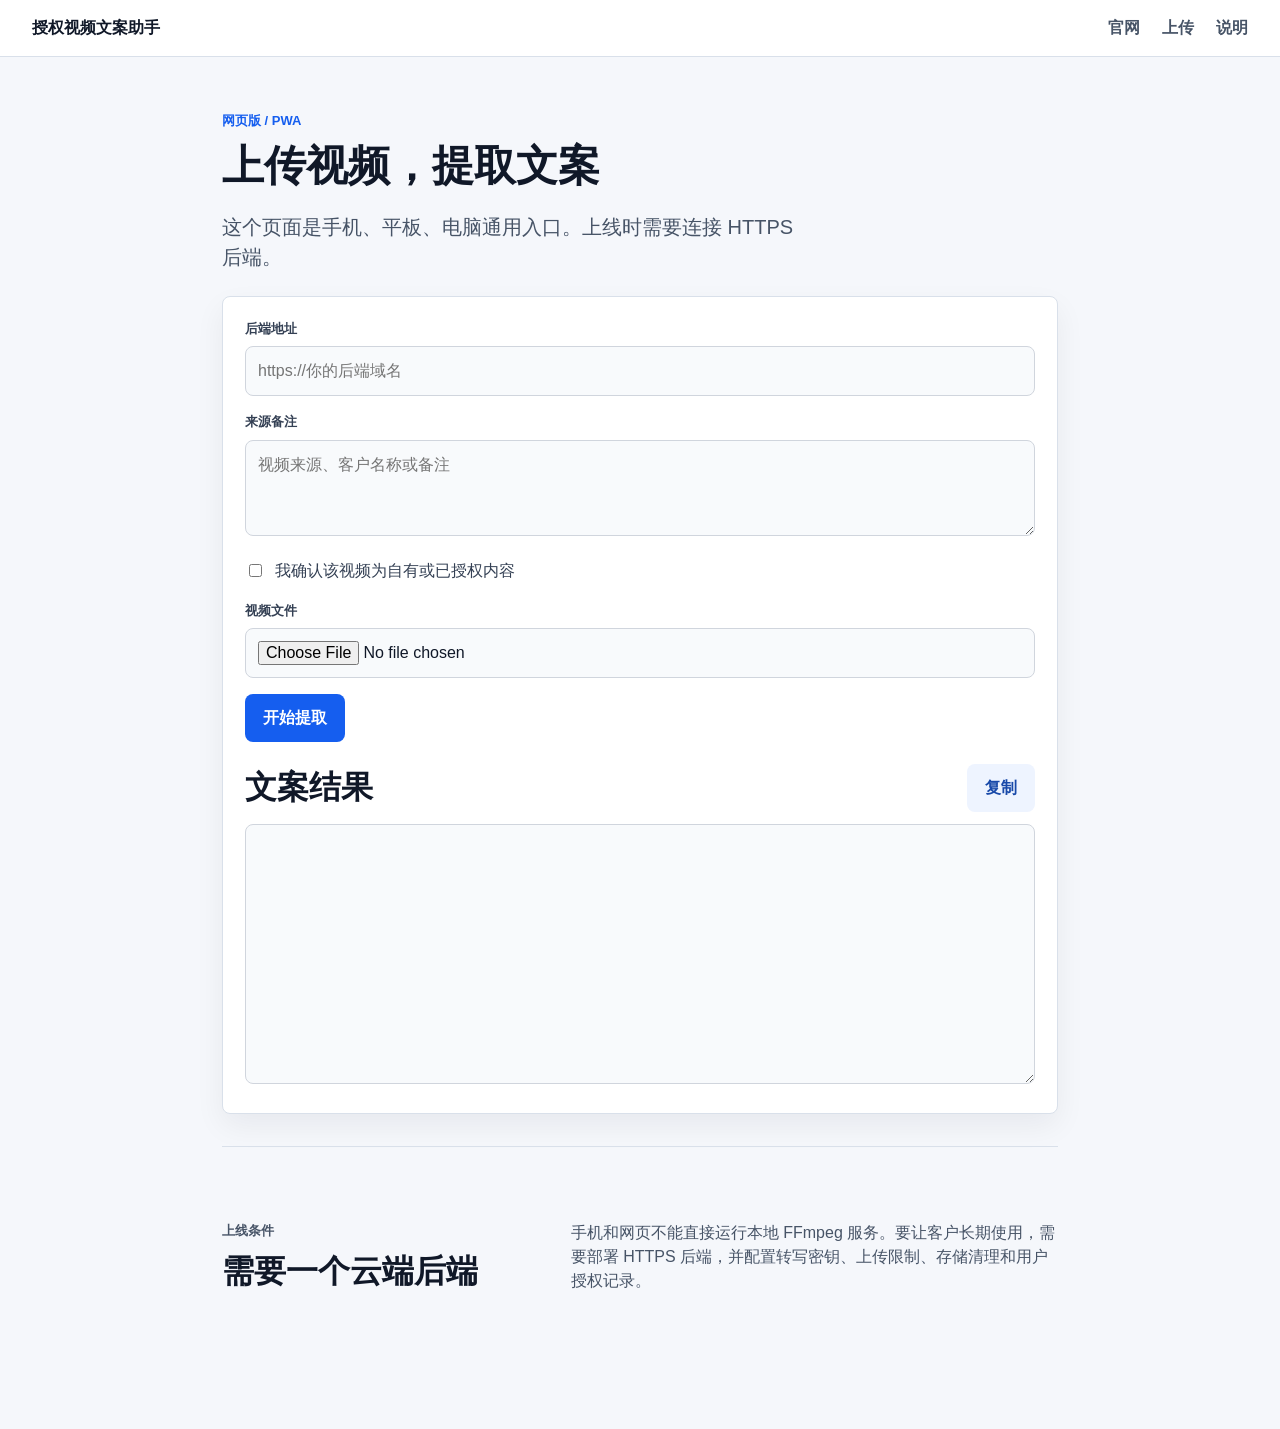
==== app.html @ b0a4b7c9 "Update app.html for cross-platform web app" ====
<!doctype html>
<html lang="zh-CN">
  <head>
    <meta charset="UTF-8" />
    <meta name="viewport" content="width=device-width, initial-scale=1.0" />
    <title>在线提取文案｜授权视频文案助手</title>
    <meta name="description" content="授权视频文案助手网页版上传入口。" />
    <link rel="stylesheet" href="./styles.css" />
  </head>
  <body>
    <header class="site-header">
      <a class="brand" href="./">授权视频文案助手</a>
      <nav>
        <a href="./">官网</a>
        <a href="#upload">上传</a>
        <a href="#notice">说明</a>
      </nav>
    </header>

    <main>
      <section class="webapp-shell" id="upload">
        <div class="section-head">
          <p class="eyebrow">网页版 / PWA</p>
          <h1>上传视频，提取文案</h1>
          <p class="lead">这个页面是手机、平板、电脑通用入口。上线时需要连接 HTTPS 后端。</p>
        </div>

        <section class="panel webapp-panel">
          <label class="field">
            <span>后端地址</span>
            <input id="apiBase" type="url" placeholder="https://你的后端域名" />
          </label>

          <label class="field">
            <span>来源备注</span>
            <textarea id="sourceUrl" placeholder="视频来源、客户名称或备注"></textarea>
          </label>

          <label class="check-row">
            <input id="ownershipConfirmed" type="checkbox" />
            <span>我确认该视频为自有或已授权内容</span>
          </label>

          <label class="file-picker">
            <span>视频文件</span>
            <input id="videoFile" type="file" accept="video/*,audio/*" />
          </label>

          <button id="processBtn" class="primary-button button-reset" type="button">开始提取</button>

          <div class="result-box">
            <div class="section-head compact-head">
              <h2>文案结果</h2>
              <button id="copyBtn" class="secondary-button button-reset" type="button">复制</button>
            </div>
            <textarea id="transcript" readonly></textarea>
          </div>
        </section>

        <section class="content-band split inline-band" id="notice">
          <div>
            <p class="eyebrow">上线条件</p>
            <h2>需要一个云端后端</h2>
          </div>
          <p>手机和网页不能直接运行本地 FFmpeg 服务。要让客户长期使用，需要部署 HTTPS 后端，并配置转写密钥、上传限制、存储清理和用户授权记录。</p>
        </section>
      </section>
    </main>

    <script src="./app.js"></script>
  </body>
</html>
---- styles.css ----
:root {
  color: #101828;
  font-family: "Microsoft YaHei", "Segoe UI", sans-serif;
  font-size: 16px;
  line-height: 1.5;
  background: #f5f7fb;
}

* {
  box-sizing: border-box;
}

body {
  margin: 0;
}

a {
  color: inherit;
  text-decoration: none;
}

button,
input,
textarea {
  font: inherit;
}

.site-header {
  align-items: center;
  background: rgba(255, 255, 255, 0.92);
  border-bottom: 1px solid #d9e0ea;
  display: flex;
  justify-content: space-between;
  left: 0;
  padding: 16px 32px;
  position: sticky;
  right: 0;
  top: 0;
  z-index: 10;
}

.brand {
  font-weight: 800;
}

nav {
  display: flex;
  gap: 22px;
}

nav a,
footer a {
  color: #475467;
  font-weight: 700;
}

.hero {
  align-items: center;
  display: grid;
  gap: 48px;
  grid-template-columns: minmax(320px, 0.88fr) minmax(360px, 1.12fr);
  margin: 0 auto;
  max-width: 1180px;
  min-height: calc(100vh - 74px);
  padding: 54px 32px 72px;
}

.eyebrow {
  color: #155eef;
  font-size: 13px;
  font-weight: 800;
  letter-spacing: 0;
  margin: 0 0 12px;
}

h1,
h2,
h3,
p {
  margin: 0;
}

h1 {
  font-size: 54px;
  line-height: 1.08;
  max-width: 640px;
}

h2 {
  font-size: 32px;
  line-height: 1.18;
}

h3 {
  font-size: 18px;
  line-height: 1.3;
}

.lead {
  color: #475467;
  font-size: 20px;
  margin-top: 24px;
  max-width: 580px;
}

.hero-actions {
  display: flex;
  flex-wrap: wrap;
  gap: 12px;
  margin-top: 30px;
}

.primary-button,
.secondary-button {
  border-radius: 8px;
  display: inline-flex;
  font-weight: 800;
  min-height: 46px;
  padding: 12px 18px;
}

.primary-button {
  background: #155eef;
  color: #ffffff;
}

.secondary-button {
  background: #eef4ff;
  color: #1849a9;
}

.checksum {
  color: #667085;
  font-size: 12px;
  margin-top: 16px;
  overflow-wrap: anywhere;
}

.product-shot {
  margin: 0;
}

.product-shot img {
  border: 1px solid #d9e0ea;
  border-radius: 8px;
  box-shadow: 0 24px 70px rgba(16, 24, 40, 0.16);
  display: block;
  width: 100%;
}

.content-band {
  border-top: 1px solid #d9e0ea;
  margin: 0 auto;
  max-width: 1180px;
  padding: 64px 32px;
}

.section-head {
  margin-bottom: 24px;
}

.steps {
  display: grid;
  gap: 16px;
  grid-template-columns: repeat(3, minmax(0, 1fr));
}

.steps article {
  background: #ffffff;
  border: 1px solid #d9e0ea;
  border-radius: 8px;
  padding: 22px;
}

.panel {
  background: #ffffff;
  border: 1px solid #d9e0ea;
  border-radius: 8px;
  box-shadow: 0 12px 30px rgba(16, 24, 40, 0.06);
  padding: 22px;
}

.webapp-shell {
  margin: 0 auto;
  max-width: 900px;
  min-height: calc(100vh - 74px);
  padding: 54px 32px 72px;
}

.webapp-shell h1 {
  font-size: 42px;
}

.webapp-panel {
  margin-top: 24px;
}

.field,
.file-picker {
  display: block;
  margin-bottom: 16px;
}

.field span,
.file-picker span {
  color: #344054;
  display: block;
  font-size: 13px;
  font-weight: 800;
  margin-bottom: 8px;
}

.field input,
.field textarea,
.file-picker input,
.result-box textarea {
  background: #f8fafc;
  border: 1px solid #d0d5dd;
  border-radius: 8px;
  color: #101828;
  outline: none;
  padding: 12px;
  width: 100%;
}

.field textarea {
  height: 96px;
  resize: vertical;
}

.check-row {
  align-items: center;
  color: #344054;
  display: flex;
  gap: 10px;
  margin: 10px 0 18px;
}

.button-reset {
  border: 0;
  cursor: pointer;
}

.button-reset:disabled {
  cursor: not-allowed;
  opacity: 0.5;
}

.result-box {
  margin-top: 22px;
}

.compact-head {
  align-items: center;
  display: flex;
  justify-content: space-between;
  margin-bottom: 12px;
}

.result-box textarea {
  height: 260px;
  line-height: 1.7;
  resize: vertical;
}

.inline-band {
  margin-top: 32px;
  padding-left: 0;
  padding-right: 0;
}

.steps span {
  align-items: center;
  background: #eef4ff;
  border-radius: 999px;
  color: #1849a9;
  display: inline-flex;
  font-weight: 900;
  height: 34px;
  justify-content: center;
  margin-bottom: 18px;
  width: 34px;
}

.steps p,
.split p {
  color: #475467;
  margin-top: 10px;
}

.split {
  align-items: start;
  display: grid;
  gap: 24px;
  grid-template-columns: minmax(260px, 0.8fr) minmax(320px, 1.2fr);
}

footer {
  align-items: center;
  border-top: 1px solid #d9e0ea;
  color: #667085;
  display: flex;
  justify-content: space-between;
  margin: 0 auto;
  max-width: 1180px;
  padding: 26px 32px;
}

@media (max-width: 860px) {
  .site-header {
    align-items: flex-start;
    flex-direction: column;
    gap: 12px;
    padding: 14px 20px;
  }

  nav {
    gap: 14px;
  }

  .hero {
    grid-template-columns: 1fr;
    min-height: auto;
    padding: 42px 20px 52px;
  }

  h1 {
    font-size: 40px;
  }

  .lead {
    font-size: 18px;
  }

  .content-band,
  footer {
    padding-left: 20px;
    padding-right: 20px;
  }

  .steps,
  .split {
    grid-template-columns: 1fr;
  }

  footer {
    align-items: flex-start;
    flex-direction: column;
    gap: 10px;
  }
}
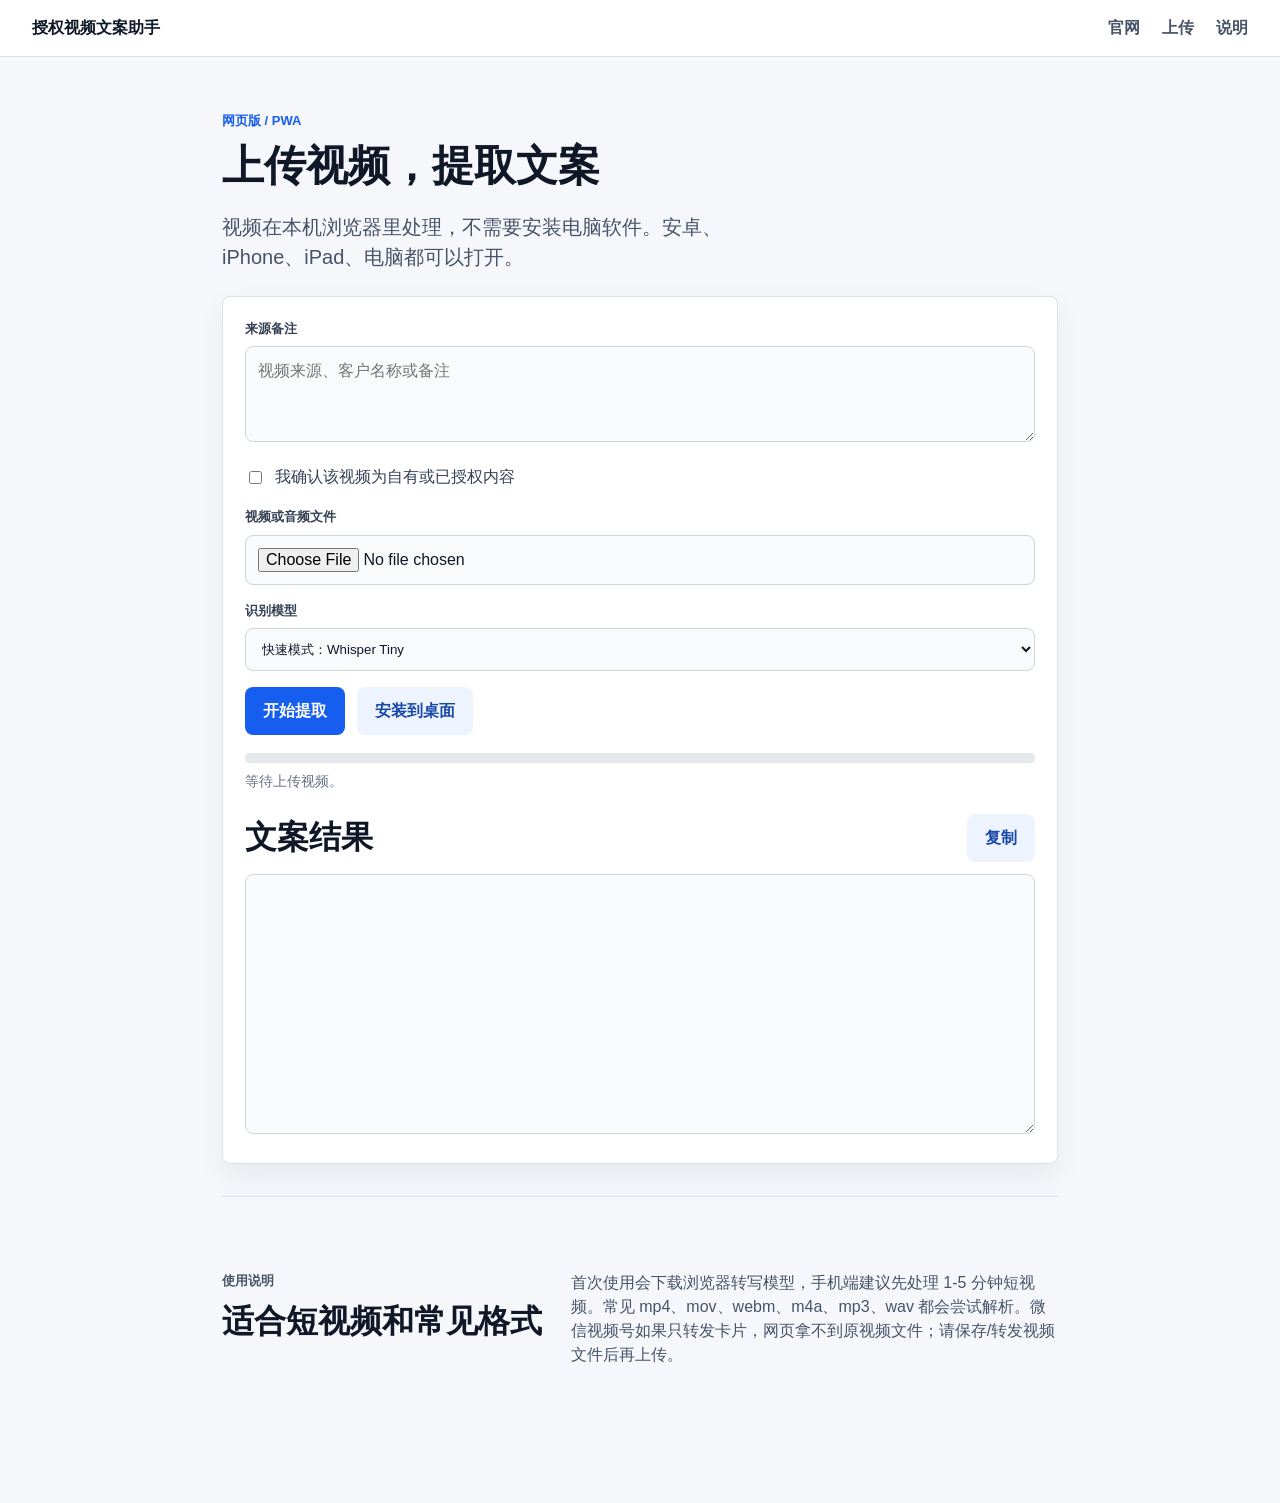
==== commit 986687e3: "Update app.html for browser PWA transcription" ====
--- a/app.html
+++ b/app.html
@@ -3,8 +3,10 @@
   <head>
     <meta charset="UTF-8" />
     <meta name="viewport" content="width=device-width, initial-scale=1.0" />
+    <meta name="theme-color" content="#101828" />
     <title>在线提取文案｜授权视频文案助手</title>
-    <meta name="description" content="授权视频文案助手网页版上传入口。" />
+    <meta name="description" content="手机、平板、电脑都能用的视频文案本地提取工具。" />
+    <link rel="manifest" href="./manifest.webmanifest" />
     <link rel="stylesheet" href="./styles.css" />
   </head>
   <body>
@@ -22,15 +24,10 @@
         <div class="section-head">
           <p class="eyebrow">网页版 / PWA</p>
           <h1>上传视频，提取文案</h1>
-          <p class="lead">这个页面是手机、平板、电脑通用入口。上线时需要连接 HTTPS 后端。</p>
+          <p class="lead">视频在本机浏览器里处理，不需要安装电脑软件。安卓、iPhone、iPad、电脑都可以打开。</p>
         </div>
 
         <section class="panel webapp-panel">
-          <label class="field">
-            <span>后端地址</span>
-            <input id="apiBase" type="url" placeholder="https://你的后端域名" />
-          </label>
-
           <label class="field">
             <span>来源备注</span>
             <textarea id="sourceUrl" placeholder="视频来源、客户名称或备注"></textarea>
@@ -42,11 +39,29 @@
           </label>
 
           <label class="file-picker">
-            <span>视频文件</span>
+            <span>视频或音频文件</span>
             <input id="videoFile" type="file" accept="video/*,audio/*" />
           </label>
 
-          <button id="processBtn" class="primary-button button-reset" type="button">开始提取</button>
+          <label class="field">
+            <span>识别模型</span>
+            <select id="modelName">
+              <option value="Xenova/whisper-tiny" selected>快速模式：Whisper Tiny</option>
+              <option value="Xenova/whisper-base">更准模式：Whisper Base</option>
+            </select>
+          </label>
+
+          <div class="action-line">
+            <button id="processBtn" class="primary-button button-reset" type="button">开始提取</button>
+            <button id="installBtn" class="secondary-button button-reset" type="button" hidden>安装到桌面</button>
+          </div>
+
+          <div class="progress-area">
+            <div class="progress-bar">
+              <span id="progressFill"></span>
+            </div>
+            <p id="statusText">等待上传视频。</p>
+          </div>
 
           <div class="result-box">
             <div class="section-head compact-head">
@@ -59,14 +74,14 @@
 
         <section class="content-band split inline-band" id="notice">
           <div>
-            <p class="eyebrow">上线条件</p>
-            <h2>需要一个云端后端</h2>
+            <p class="eyebrow">使用说明</p>
+            <h2>适合短视频和常见格式</h2>
           </div>
-          <p>手机和网页不能直接运行本地 FFmpeg 服务。要让客户长期使用，需要部署 HTTPS 后端，并配置转写密钥、上传限制、存储清理和用户授权记录。</p>
+          <p>首次使用会下载浏览器转写模型，手机端建议先处理 1-5 分钟短视频。常见 mp4、mov、webm、m4a、mp3、wav 都会尝试解析。微信视频号如果只转发卡片，网页拿不到原视频文件；请保存/转发视频文件后再上传。</p>
         </section>
       </section>
     </main>
 
-    <script src="./app.js"></script>
+    <script type="module" src="./app.js"></script>
   </body>
 </html>
--- a/styles.css
+++ b/styles.css
@@ -212,6 +212,7 @@
 
 .field input,
 .field textarea,
+.field select,
 .file-picker input,
 .result-box textarea {
   background: #f8fafc;
@@ -244,6 +245,37 @@
 .button-reset:disabled {
   cursor: not-allowed;
   opacity: 0.5;
+}
+
+.action-line {
+  display: flex;
+  flex-wrap: wrap;
+  gap: 12px;
+}
+
+.progress-area {
+  margin-top: 18px;
+}
+
+.progress-bar {
+  background: #e4e7ec;
+  border-radius: 999px;
+  height: 10px;
+  overflow: hidden;
+}
+
+.progress-bar span {
+  background: #155eef;
+  display: block;
+  height: 100%;
+  transition: width 180ms ease;
+  width: 0;
+}
+
+.progress-area p {
+  color: #667085;
+  font-size: 14px;
+  margin-top: 8px;
 }
 
 .result-box {
